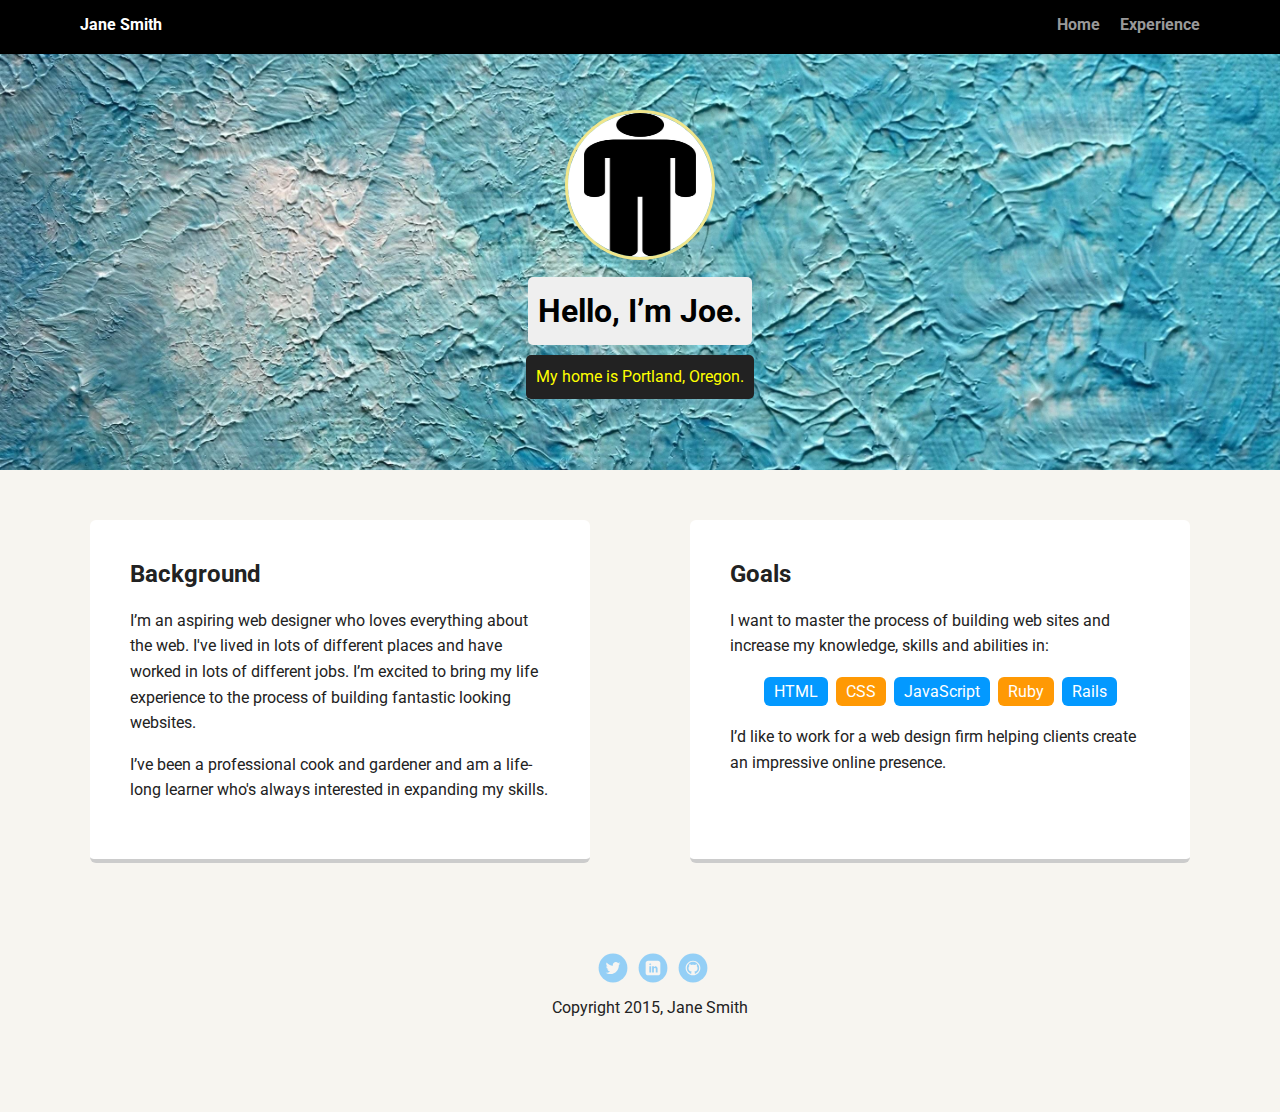
==== portfolio_update_v1/index.html @ ba8b7a91 "Replaced profile pic" ====
<!doctype html>
<html lang="en">
<head>
  <meta charset="utf-8">
  <title>Joseph Yannuzzi's Profile</title>
  <meta name="viewport" content="width=device-width, initial-scale=1.0">
  <link rel="stylesheet" href="styles.css">
  <link href="https://fonts.googleapis.com/css?family=Muli%7CRoboto:400,300,500,700,900" rel="stylesheet"></head>
  <body>

    <div class="main-nav">
        <ul class="nav">
          <li class="name">Jane Smith</li>
          <li><a href="#">Home</a></li>
          <li><a href="#">Experience</a></li>
        </ul>
    </div>

    <header>
      <img src="images/profile-pic.jpg" alt="Drawing of Jane Smith" class="profile-image">
      <h1 class="tag name">Hello, I’m Joe.</h1>
      <p class="tag location">My home is Portland, Oregon.</p>
    </header>

    <main class="flex">
      <div class="card">
        <h2>Background</h2>
        <p>I’m an aspiring web designer who loves everything about the web. I've lived in lots of different places and have worked in lots of different jobs. I’m excited to bring my life experience to the process of building fantastic looking websites.</p>
        <p>I’ve been a professional cook and gardener and am a life-long learner who's always interested in expanding my skills.</p>
      </div>

      <div class="card">
        <h2>Goals</h2>
        <p>I want to master the process of building web sites and increase my knowledge, skills and abilities in:</p>
        <ul class="skills">
          <li>HTML</li>
          <li>CSS</li>
          <li>JavaScript</li>
          <li>Ruby</li>
          <li>Rails</li>
        </ul>
        <p>I’d like to work for a web design firm helping clients create an impressive online presence.</p>
      </div>

    </main>
    <footer>
      <ul>
        <li><a href="#" class="social twitter">Twitter</a></li>
        <li><a href="#" class="social linkedin">LinkedIn</a></li>
        <li><a href="#" class="social github">Github</a></li>
      </ul>
      <p class="copyright">Copyright 2015, Jane Smith</p>
    </footer>
  </body>
  </html>
---- portfolio_update_v1/styles.css ----
/* Global Layout Set-up */
* {
  box-sizing: border-box;
}

body {
  margin: 0;
  padding: 0;
  text-align: center;
  font-family: 'Roboto', sans-serif;
  color: #222;
  background: #f7f5f0;
}
/* Link Styles */

a {
  text-decoration: none;
  color: #999;
}
a:hover {
  color: #6633ff;
}

/* Section Styles */

.main-nav {
  width: 100%;
  background: black;
  min-height: 30px;
  padding: 10px;
  position: fixed;
  text-align: center;
}
.nav {
  display: flex;
  justify-content: space-around;
  font-weight: 700;
  list-style-type: none;
  margin: 0 auto;
  padding: 0;
}

.nav .name {
    display: block;
    margin-right: auto;
    color: white;
}
.nav li {
  padding: 5px 10px 10px 10px;
}
.nav a {
  transition: all .5s;
}
.nav a:hover {
  color: white
}

header {
  text-align: center;
  background: url('images/background-pic.jpg') no-repeat top center ;
  /* Background picture sourced from http://sfwallpaper.com/categories/blue-textured-wallpaper.html*/
  background-size: cover;
  overflow: hidden;
  padding-top: 60px;
}
header {
  line-height: 1.5;
}
header .profile-image {
  margin-top: 50px;
  width: 150px;
  height: 150px;
  border-radius: 50%;
  border: 3px solid #F0E68C;
  transition: all .5s;
}
header .profile-image:hover {
  transform: scale(1.2) rotate(5deg);

}
.tag {
  background-color: #efefef;
  color: black;
  padding: 10px;
  border-radius: 5px;
  display: table;
  margin: 10px auto;
}

.location {
  background-color: #222;
  color: yellow;
}
.card {
  margin: 30px;
  padding: 20px 40px 40px;
  max-width: 500px;
  text-align: left;
  background: #fff;
  border-bottom: 4px solid #ccc;
  border-radius: 6px;
  transition: all .5s;
}
.card:hover {
  border-color: #ff99ff;
}

ul.skills {
  padding: 0;
  text-align: center;
}

.skills li {
  border-radius: 6px;
  display: inline-block;
  background: #ff9904;
  color: white;
  padding: 5px 10px;
  margin: 2px;
}

.skills li:nth-child(odd) {
  background: #0399ff;
}

footer {
  width: 100%;
  min-height: 30px;
  padding: 20px 0 40px 20px;
}

footer .copyright {
  top: -8px;
  font-size: .75em;
}

footer ul {
  list-style-type: none;
  margin: 0;
  padding: 0;
}

footer ul li {
  display: inline-block;
}

a.social {
  display: inline-block;
  text-indent: -9999px;
  margin-left: 5px;
  width: 30px;
  height: 30px;
  background-size: 30px 30px;
  opacity: .4;
  transition: all .5s;
}
a.twitter {
  background-image: url(images/twitter.svg);
}
a.linkedin {
  background-image: url(images/linkedin.svg);
}
a.github {
  background-image: url(images/github.svg);
}
a.social:hover {
  opacity: 1;
}
.clearfix {
  clear: both;
}

/* Styles for larger screens */
@media screen and (min-width: 720px) {

  .flex {
      display: -ms-flexbox;      /* TWEENER - IE 10 */
      display: flex;
      max-width: 1200px;
      -ms-flex-pack: distribute;
      justify-content: space-around;
      margin: 0 auto;
  }

  header {
    min-height: 470px;
  }

  .nav {
    max-width: 1200px;
    padding: 0 30px;
  }


  main {
    padding-top: 20px;
  }

  main p {
    line-height: 1.6em;
  }

  footer {
    font-size: 1.3em;
    max-width: 1200px;
    margin: 40px auto;
  }

}
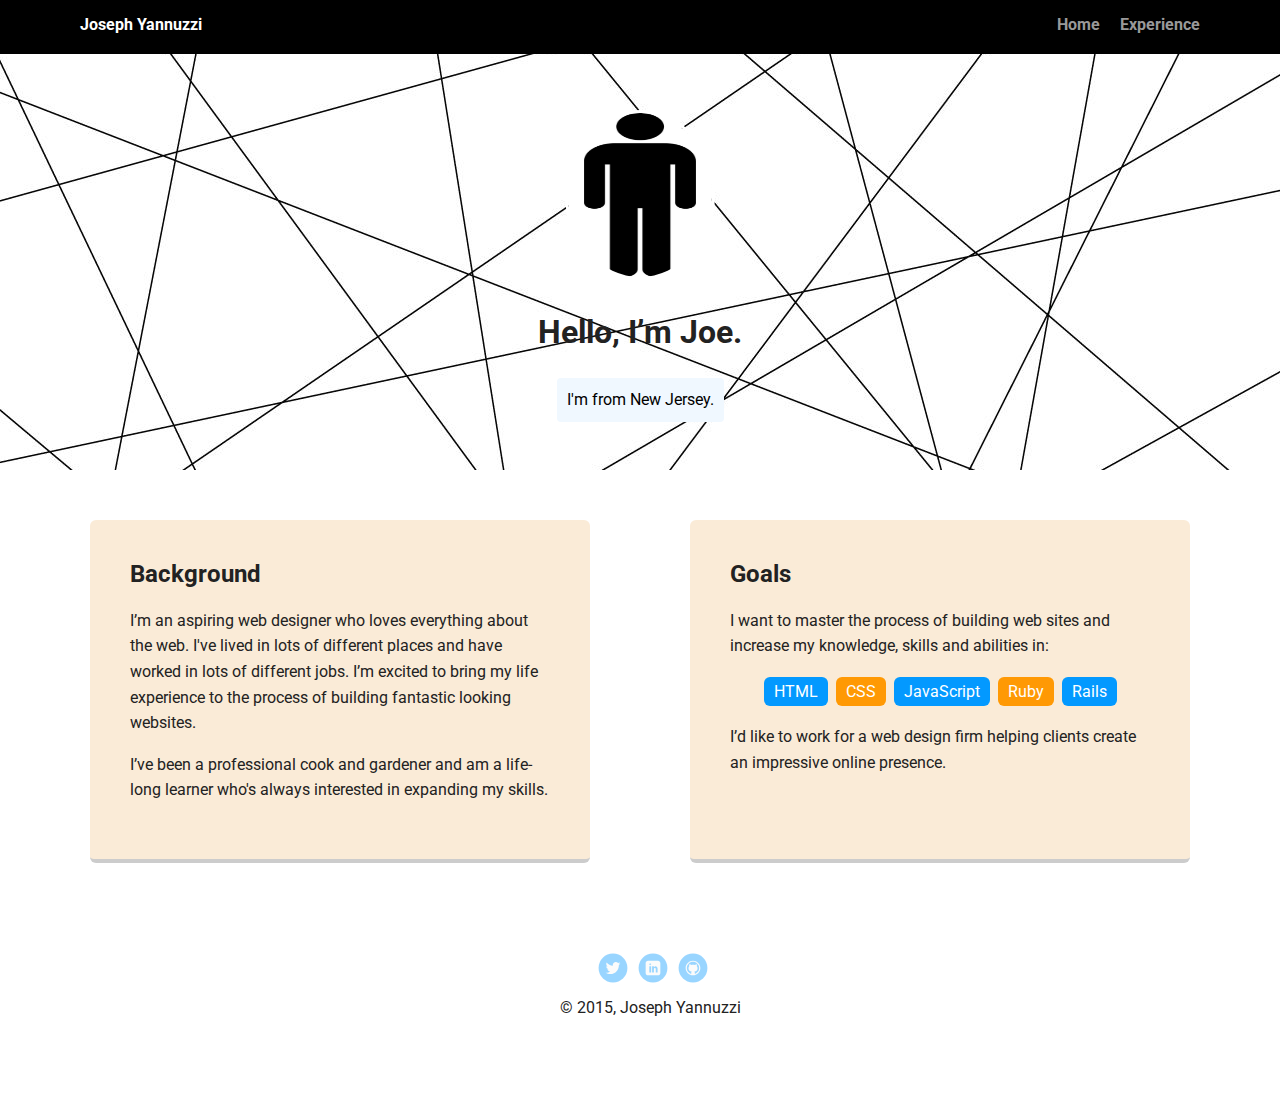
==== commit debca7b3: "Added new background photo and made color changes" ====
--- a/portfolio_update_v1/index.html
+++ b/portfolio_update_v1/index.html
@@ -10,16 +10,16 @@
 
     <div class="main-nav">
         <ul class="nav">
-          <li class="name">Jane Smith</li>
+          <li class="name">Joseph Yannuzzi</li>
           <li><a href="#">Home</a></li>
           <li><a href="#">Experience</a></li>
         </ul>
     </div>
 
     <header>
-      <img src="images/profile-pic.jpg" alt="Drawing of Jane Smith" class="profile-image">
-      <h1 class="tag name">Hello, I’m Joe.</h1>
-      <p class="tag location">My home is Portland, Oregon.</p>
+      <img src="images/profile-pic.jpg" alt="Drawing of Jane Smith" class="profile-image"><!-- profile-pic sourced at https://www.google.com/url?sa=i&source=images&cd=&cad=rja&uact=8&ved=2ahUKEwjB177ctp3hAhVSJt8KHSqyD-IQjRx6BAgBEAU&url=https%3A%2F%2Fpixabay.com%2Fimages%2Fsearch%2Frestroom%2F&psig=AOvVaw2xssrz6fo4aymb0iAtl4LH&ust=1553607930997740-->
+      <h1 class="hello">Hello, I’m Joe.</h1>
+      <p class="tag location">I'm from New Jersey.</p>
     </header>
 
     <main class="flex">
@@ -49,7 +49,7 @@
         <li><a href="#" class="social linkedin">LinkedIn</a></li>
         <li><a href="#" class="social github">Github</a></li>
       </ul>
-      <p class="copyright">Copyright 2015, Jane Smith</p>
+      <p class="copyright">&copy; 2015, Joseph Yannuzzi</p>
     </footer>
   </body>
   </html>
--- a/portfolio_update_v1/styles.css
+++ b/portfolio_update_v1/styles.css
@@ -9,7 +9,7 @@
   text-align: center;
   font-family: 'Roboto', sans-serif;
   color: #222;
-  background: #f7f5f0;
+  background:	white;
 }
 /* Link Styles */
 
@@ -58,7 +58,7 @@
 header {
   text-align: center;
   background: url('images/background-pic.jpg') no-repeat top center ;
-  /* Background picture sourced from http://sfwallpaper.com/categories/blue-textured-wallpaper.html*/
+  /* Background picture sourced from https://www.google.com/url?sa=i&source=images&cd=&cad=rja&uact=8&ved=2ahUKEwjPtp6Jup3hAhWHdd8KHUFlAOkQjRx6BAgBEAU&url=https%3A%2F%2Fwww.pinterest.com%2Fpin%2F168181367309684979%2F&psig=AOvVaw255lXdyeyU8unLbBf5Y4ik&ust=1553608835551366*/
   background-size: cover;
   overflow: hidden;
   padding-top: 60px;
@@ -69,9 +69,9 @@
 header .profile-image {
   margin-top: 50px;
   width: 150px;
-  height: 150px;
+  height: 170px;
   border-radius: 50%;
-  border: 3px solid #F0E68C;
+  border: 3px solid white;
   transition: all .5s;
 }
 header .profile-image:hover {
@@ -82,21 +82,25 @@
   background-color: #efefef;
   color: black;
   padding: 10px;
-  border-radius: 5px;
+  border-radius: 4px;
   display: table;
   margin: 10px auto;
 }
 
+.tag hello {
+  background-color: white;
+}
+
 .location {
-  background-color: #222;
-  color: yellow;
+  background-color: #F0F8FF;
+  color: black;
 }
 .card {
   margin: 30px;
   padding: 20px 40px 40px;
   max-width: 500px;
   text-align: left;
-  background: #fff;
+  background: #FAEBD7;
   border-bottom: 4px solid #ccc;
   border-radius: 6px;
   transition: all .5s;
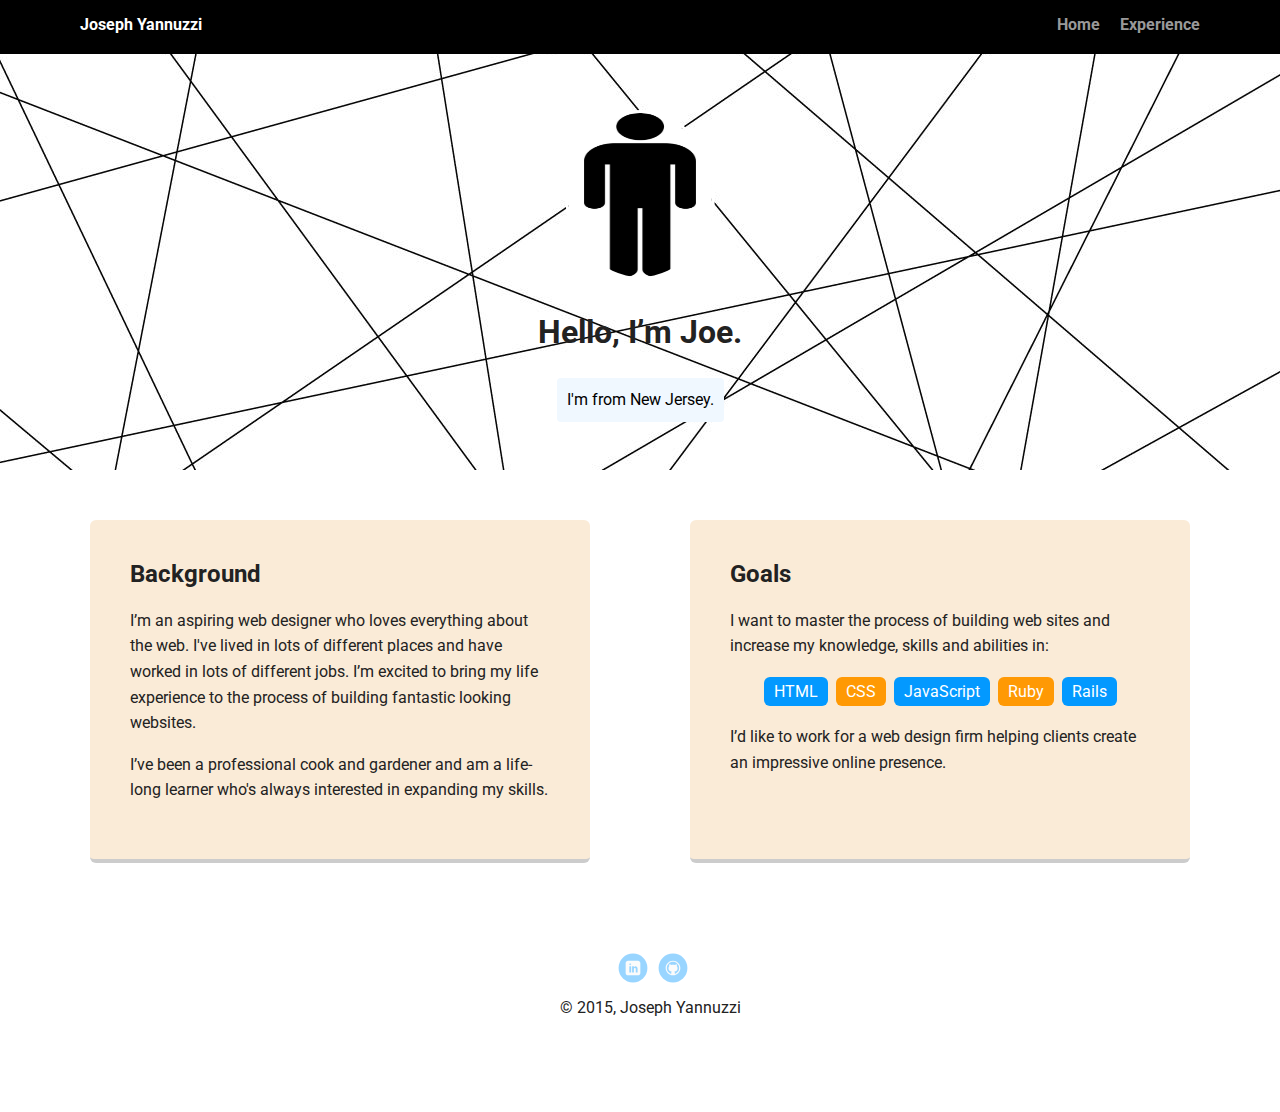
==== commit 7224a28f: "Chnaged profile-img file name. Added links for social media" ====
--- a/portfolio_update_v1/index.html
+++ b/portfolio_update_v1/index.html
@@ -17,7 +17,7 @@
     </div>
 
     <header>
-      <img src="images/profile-pic.jpg" alt="Drawing of Jane Smith" class="profile-image"><!-- profile-pic sourced at https://www.google.com/url?sa=i&source=images&cd=&cad=rja&uact=8&ved=2ahUKEwjB177ctp3hAhVSJt8KHSqyD-IQjRx6BAgBEAU&url=https%3A%2F%2Fpixabay.com%2Fimages%2Fsearch%2Frestroom%2F&psig=AOvVaw2xssrz6fo4aymb0iAtl4LH&ust=1553607930997740-->
+      <img src="images/profile-image.jpg" alt="Mens restroom logo" class="profile-image"><!-- profile-pic sourced at https://www.google.com/url?sa=i&source=images&cd=&cad=rja&uact=8&ved=2ahUKEwjB177ctp3hAhVSJt8KHSqyD-IQjRx6BAgBEAU&url=https%3A%2F%2Fpixabay.com%2Fimages%2Fsearch%2Frestroom%2F&psig=AOvVaw2xssrz6fo4aymb0iAtl4LH&ust=1553607930997740-->
       <h1 class="hello">Hello, I’m Joe.</h1>
       <p class="tag location">I'm from New Jersey.</p>
     </header>
@@ -45,9 +45,8 @@
     </main>
     <footer>
       <ul>
-        <li><a href="#" class="social twitter">Twitter</a></li>
-        <li><a href="#" class="social linkedin">LinkedIn</a></li>
-        <li><a href="#" class="social github">Github</a></li>
+        <li><a href="https://www.linkedin.com/in/joseph-yannuzzi-50928a179" target="_blank" class="social linkedin">LinkedIn</a></li>
+        <li><a href="https://github.com/josephryannuzzi" target="_blank" class="social github">Github</a></li>
       </ul>
       <p class="copyright">&copy; 2015, Joseph Yannuzzi</p>
     </footer>
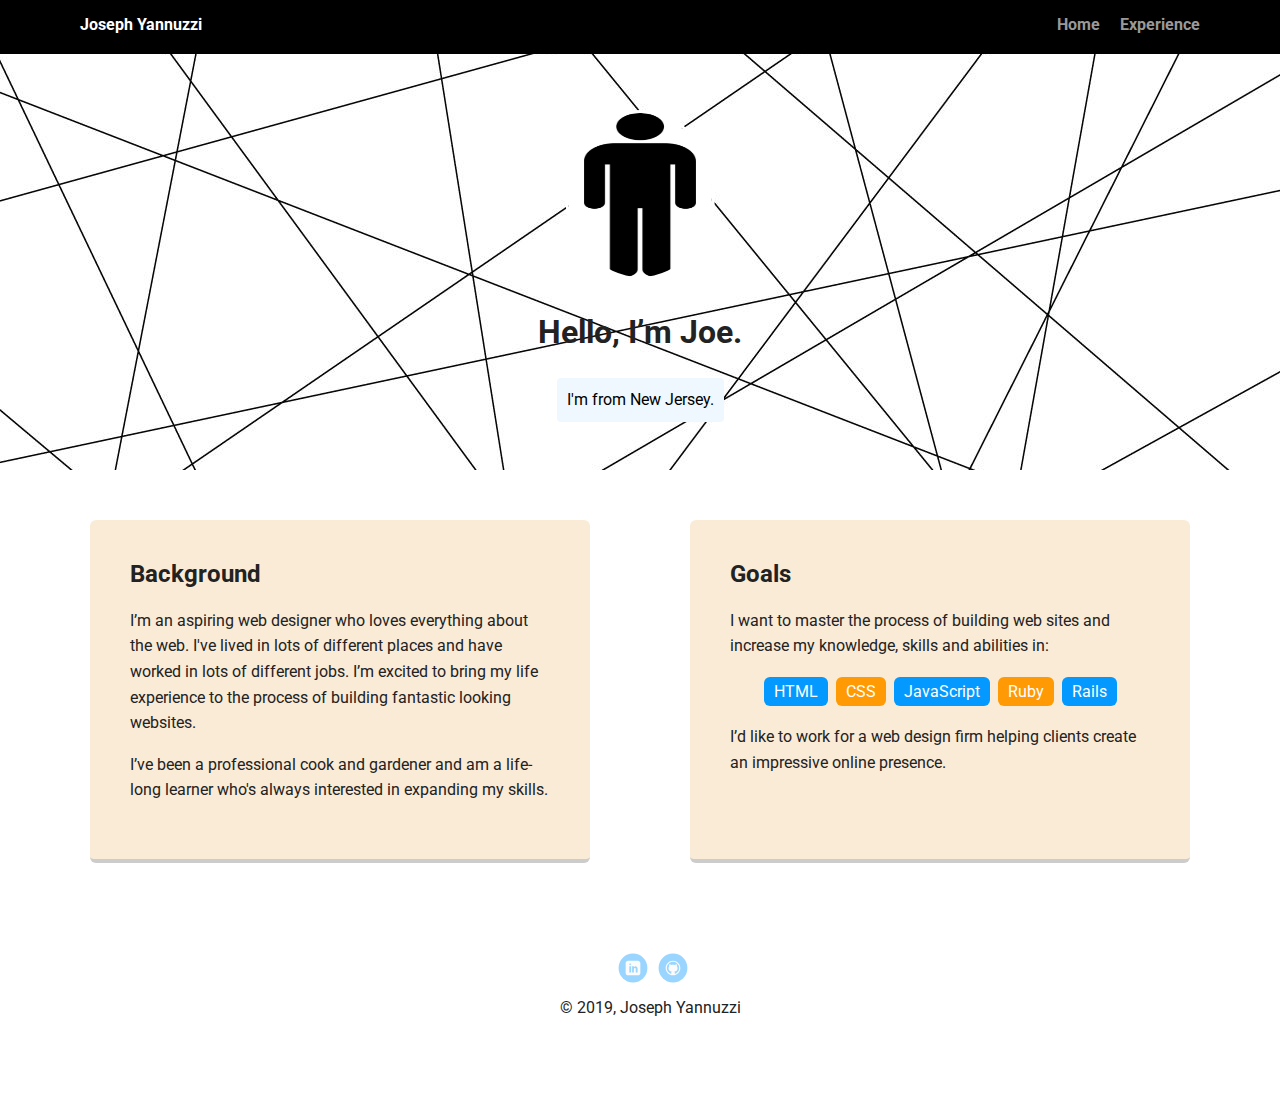
==== commit f7246ef0: "Added home line, made copyright current" ====
--- a/portfolio_update_v1/index.html
+++ b/portfolio_update_v1/index.html
@@ -11,7 +11,7 @@
     <div class="main-nav">
         <ul class="nav">
           <li class="name">Joseph Yannuzzi</li>
-          <li><a href="#">Home</a></li>
+          <li><a href="index.html">Home</a></li>
           <li><a href="#">Experience</a></li>
         </ul>
     </div>
@@ -48,7 +48,7 @@
         <li><a href="https://www.linkedin.com/in/joseph-yannuzzi-50928a179" target="_blank" class="social linkedin">LinkedIn</a></li>
         <li><a href="https://github.com/josephryannuzzi" target="_blank" class="social github">Github</a></li>
       </ul>
-      <p class="copyright">&copy; 2015, Joseph Yannuzzi</p>
+      <p class="copyright">&copy; 2019, Joseph Yannuzzi</p>
     </footer>
   </body>
   </html>
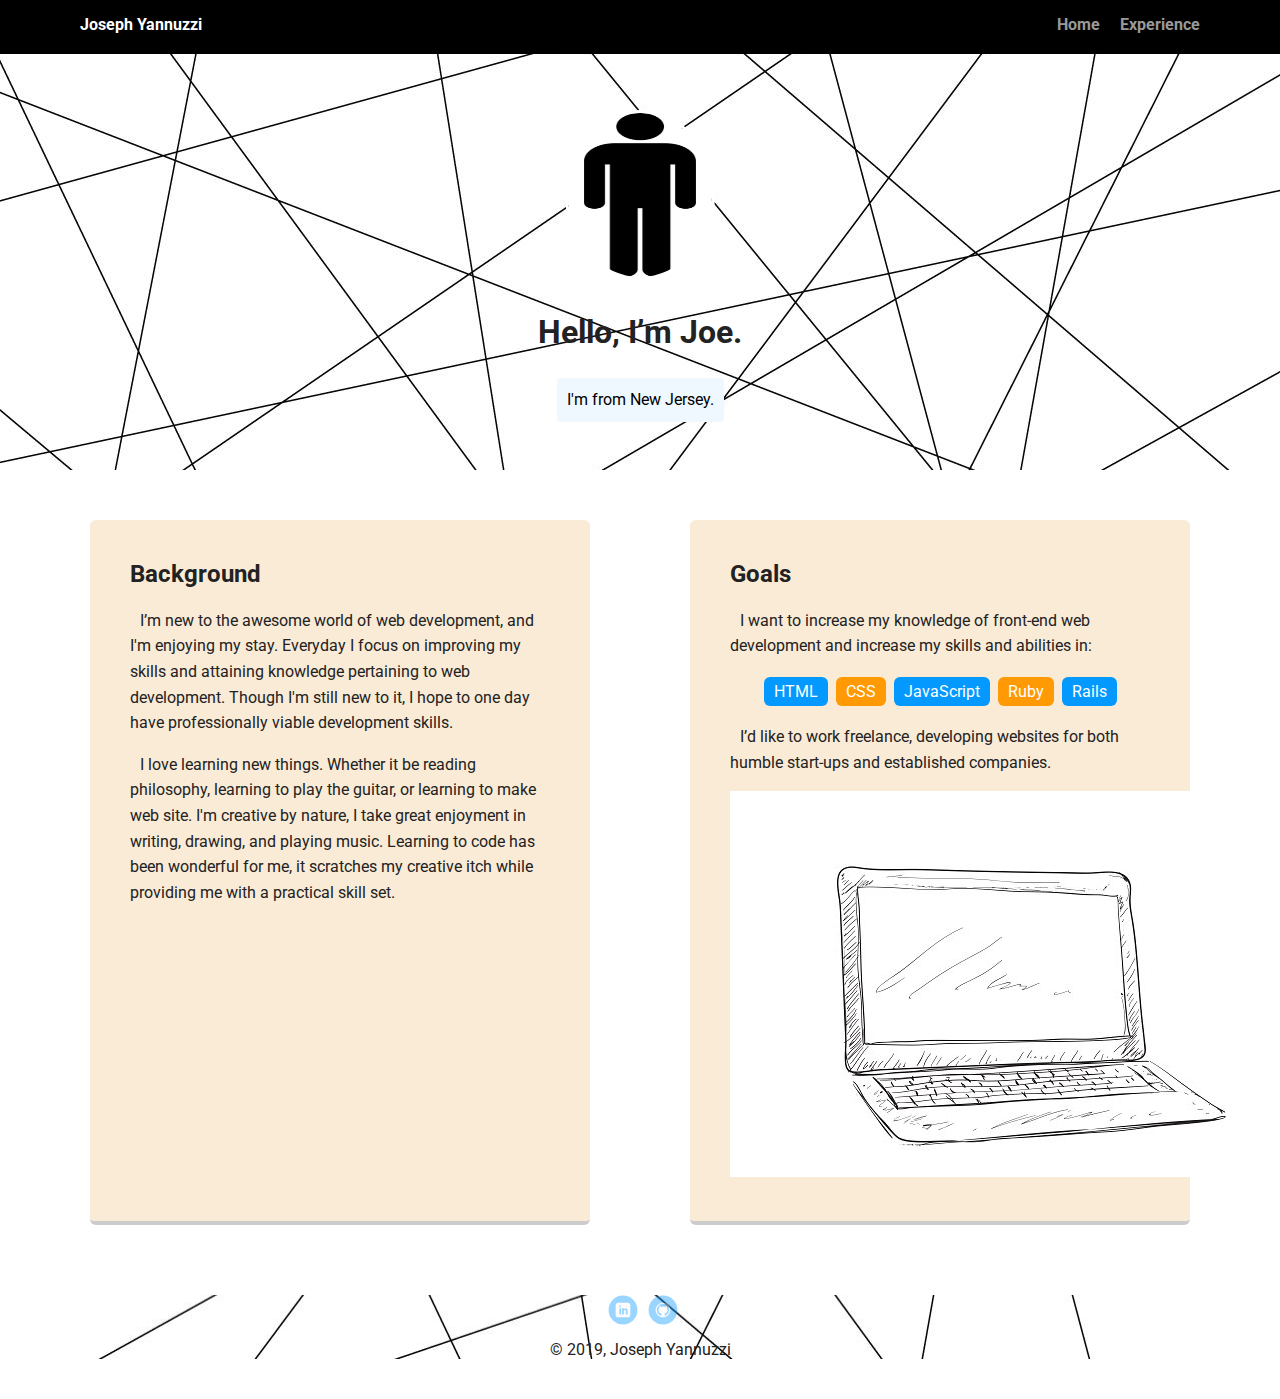
==== commit 3a39f0f0: "Many changes" ====
--- a/portfolio_update_v1/index.html
+++ b/portfolio_update_v1/index.html
@@ -12,11 +12,11 @@
         <ul class="nav">
           <li class="name">Joseph Yannuzzi</li>
           <li><a href="index.html">Home</a></li>
-          <li><a href="#">Experience</a></li>
+          <li><a href="experience.html">Experience</a></li>
         </ul>
     </div>
 
-    <header>
+    <header class="header-one">
       <img src="images/profile-image.jpg" alt="Mens restroom logo" class="profile-image"><!-- profile-pic sourced at https://www.google.com/url?sa=i&source=images&cd=&cad=rja&uact=8&ved=2ahUKEwjB177ctp3hAhVSJt8KHSqyD-IQjRx6BAgBEAU&url=https%3A%2F%2Fpixabay.com%2Fimages%2Fsearch%2Frestroom%2F&psig=AOvVaw2xssrz6fo4aymb0iAtl4LH&ust=1553607930997740-->
       <h1 class="hello">Hello, I’m Joe.</h1>
       <p class="tag location">I'm from New Jersey.</p>
@@ -25,13 +25,13 @@
     <main class="flex">
       <div class="card">
         <h2>Background</h2>
-        <p>I’m an aspiring web designer who loves everything about the web. I've lived in lots of different places and have worked in lots of different jobs. I’m excited to bring my life experience to the process of building fantastic looking websites.</p>
-        <p>I’ve been a professional cook and gardener and am a life-long learner who's always interested in expanding my skills.</p>
+        <p>I’m new to the awesome world of web development, and I'm enjoying my stay. Everyday I focus on improving my skills and attaining knowledge pertaining to web development. Though I'm still new to it, I hope to one day have professionally viable development skills.  </p>
+        <p>I love learning new things. Whether it be reading philosophy, learning to play the guitar, or learning to make web site. I'm creative by nature, I take great enjoyment in writing, drawing, and playing music. Learning to code has been wonderful for me, it scratches my creative itch while providing me with a practical skill set. </p>
       </div>
 
       <div class="card">
         <h2>Goals</h2>
-        <p>I want to master the process of building web sites and increase my knowledge, skills and abilities in:</p>
+        <p>I want to increase my knowledge of front-end web development and increase my skills and abilities in:</p>
         <ul class="skills">
           <li>HTML</li>
           <li>CSS</li>
@@ -39,7 +39,8 @@
           <li>Ruby</li>
           <li>Rails</li>
         </ul>
-        <p>I’d like to work for a web design firm helping clients create an impressive online presence.</p>
+        <p>I’d like to work freelance, developing websites for both humble start-ups and established companies. </p>
+        <img class="computer" src="images/comp-draw.jpg" alt="computer drawing">
       </div>
 
     </main>
--- a/portfolio_update_v1/styles.css
+++ b/portfolio_update_v1/styles.css
@@ -47,6 +47,7 @@
 }
 .nav li {
   padding: 5px 10px 10px 10px;
+  color: #FAEBD7;
 }
 .nav a {
   transition: all .5s;
@@ -55,7 +56,7 @@
   color: white
 }
 
-header {
+.header-one {
   text-align: center;
   background: url('images/background-pic.jpg') no-repeat top center ;
   /* Background picture sourced from https://www.google.com/url?sa=i&source=images&cd=&cad=rja&uact=8&ved=2ahUKEwjPtp6Jup3hAhWHdd8KHUFlAOkQjRx6BAgBEAU&url=https%3A%2F%2Fwww.pinterest.com%2Fpin%2F168181367309684979%2F&psig=AOvVaw255lXdyeyU8unLbBf5Y4ik&ust=1553608835551366*/
@@ -63,7 +64,7 @@
   overflow: hidden;
   padding-top: 60px;
 }
-header {
+.header-one {
   line-height: 1.5;
 }
 header .profile-image {
@@ -74,8 +75,10 @@
   border: 3px solid white;
   transition: all .5s;
 }
-header .profile-image:hover {
-  transform: scale(1.2) rotate(5deg);
+.header-one .profile-image:hover {
+  /*transform: scale(1.4) rotate(360deg);*/
+  transition: width 4s;
+  width: 200px;
 
 }
 .tag {
@@ -105,6 +108,10 @@
   border-radius: 6px;
   transition: all .5s;
 }
+
+.card p{
+  text-indent: 10px;
+}
 .card:hover {
   border-color: #ff99ff;
 }
@@ -128,9 +135,7 @@
 }
 
 footer {
-  width: 100%;
-  min-height: 30px;
-  padding: 20px 0 40px 20px;
+    background: url('images/background-pic.jpg') no-repeat bottom ;
 }
 
 footer .copyright {
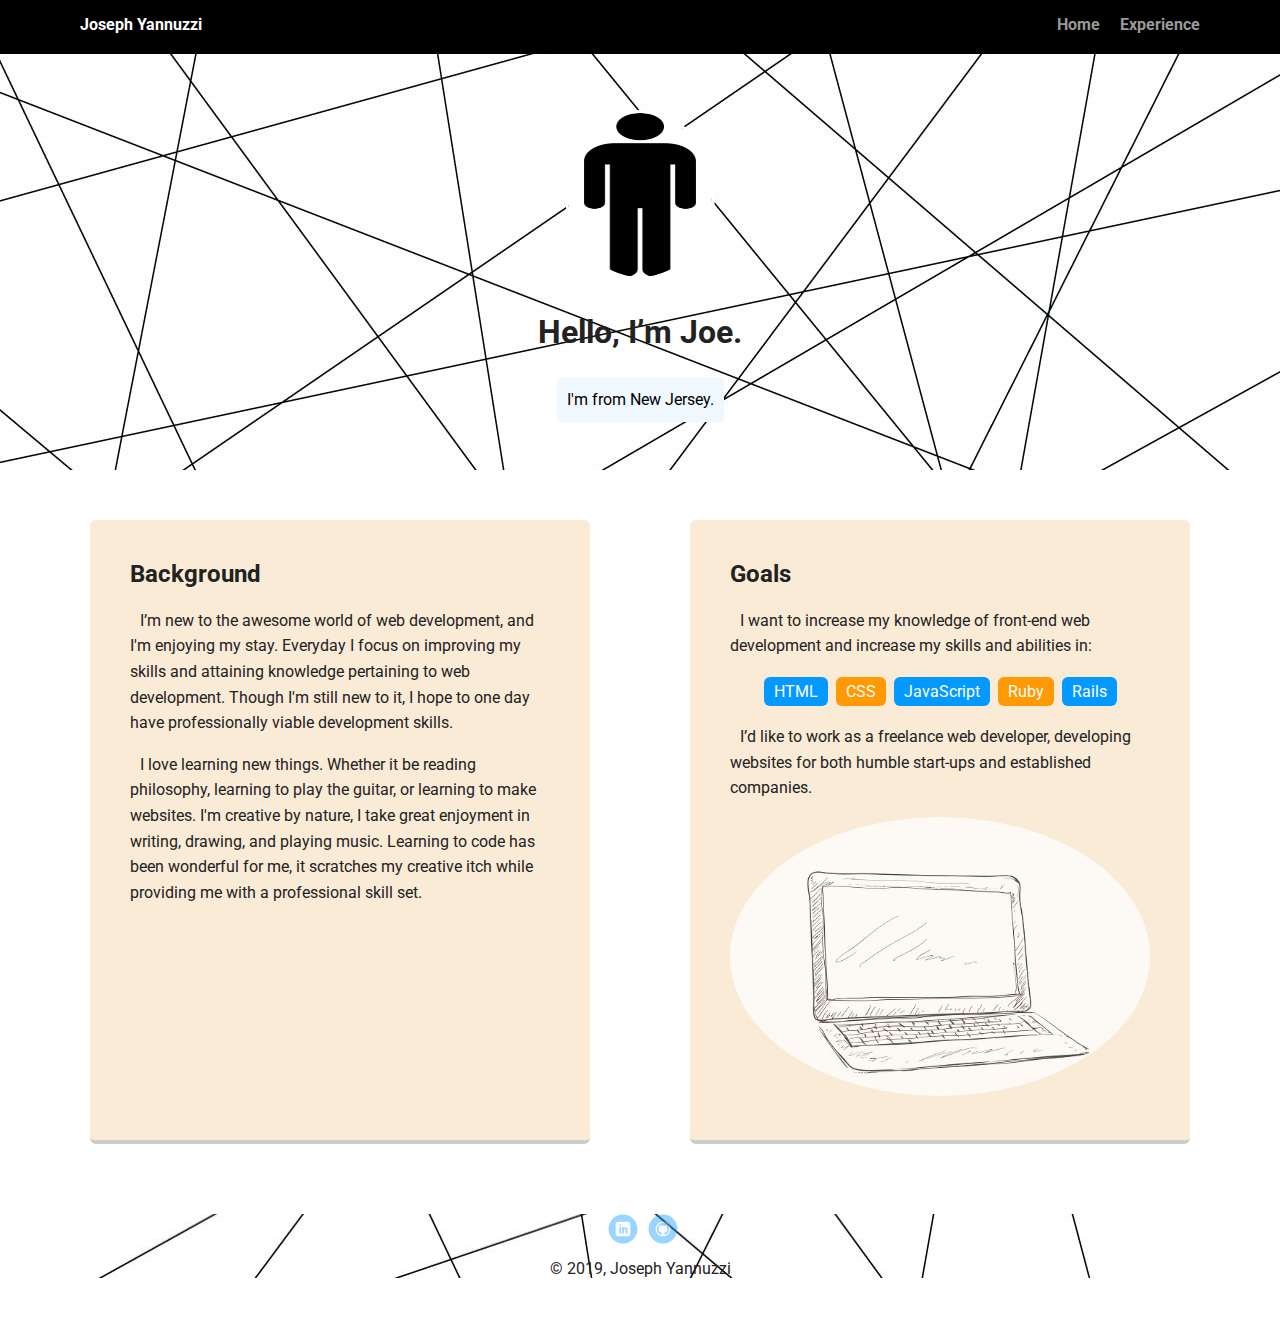
==== commit ef3fe0da: "Few changes" ====
--- a/portfolio_update_v1/index.html
+++ b/portfolio_update_v1/index.html
@@ -26,7 +26,7 @@
       <div class="card">
         <h2>Background</h2>
         <p>I’m new to the awesome world of web development, and I'm enjoying my stay. Everyday I focus on improving my skills and attaining knowledge pertaining to web development. Though I'm still new to it, I hope to one day have professionally viable development skills.  </p>
-        <p>I love learning new things. Whether it be reading philosophy, learning to play the guitar, or learning to make web site. I'm creative by nature, I take great enjoyment in writing, drawing, and playing music. Learning to code has been wonderful for me, it scratches my creative itch while providing me with a practical skill set. </p>
+        <p>I love learning new things. Whether it be reading philosophy, learning to play the guitar, or learning to make websites. I'm creative by nature, I take great enjoyment in writing, drawing, and playing music. Learning to code has been wonderful for me, it scratches my creative itch while providing me with a professional skill set. </p>
       </div>
 
       <div class="card">
@@ -39,7 +39,7 @@
           <li>Ruby</li>
           <li>Rails</li>
         </ul>
-        <p>I’d like to work freelance, developing websites for both humble start-ups and established companies. </p>
+        <p>I’d like to work as a freelance web developer, developing websites for both humble start-ups and established companies. </p>
         <img class="computer" src="images/comp-draw.jpg" alt="computer drawing">
       </div>
 
--- a/portfolio_update_v1/styles.css
+++ b/portfolio_update_v1/styles.css
@@ -134,6 +134,13 @@
   background: #0399ff;
 }
 
+.computer {
+  max-width: 100%;
+  height: auto;
+  border-radius: 50%;
+  opacity: 0.75;
+}
+
 footer {
     background: url('images/background-pic.jpg') no-repeat bottom ;
 }
@@ -179,10 +186,44 @@
   clear: both;
 }
 
-/* Styles for larger screens */
-@media screen and (min-width: 720px) {
-
-  .flex {
+/*experience.html*/
+.header-two {
+  text-align: center;
+  background: url('images/background-pic.jpg') no-repeat top center ;
+  /* Background picture sourced from https://www.google.com/url?sa=i&source=images&cd=&cad=rja&uact=8&ved=2ahUKEwjPtp6Jup3hAhWHdd8KHUFlAOkQjRx6BAgBEAU&url=https%3A%2F%2Fwww.pinterest.com%2Fpin%2F168181367309684979%2F&psig=AOvVaw255lXdyeyU8unLbBf5Y4ik&ust=1553608835551366*/
+  background-size: cover;
+  overflow: hidden;
+  padding-top: 60px;
+}
+
+.header-two {
+  line-height: 1.5;
+}
+
+header .profile-image {
+  margin-top: 50px;
+  width: 150px;
+  height: 170px;
+  border-radius: 50%;
+  border: 3px solid white;
+  transition: all .5s;
+}
+
+.header-two .profile-image:hover {
+  /*transform: scale(1.4) rotate(360deg);*/
+  transition: width 4s;
+  width: 200px;
+}
+
+ul .experience {
+  padding: 0;
+  text-align: center;
+  display: inline-block;
+}
+/* Styles for larger screens
+@media screen and (min-width: 720px) {*/
+
+.flex {
       display: -ms-flexbox;      /* TWEENER - IE 10 */
       display: flex;
       max-width: 1200px;
@@ -214,5 +255,3 @@
     max-width: 1200px;
     margin: 40px auto;
   }
-
-}
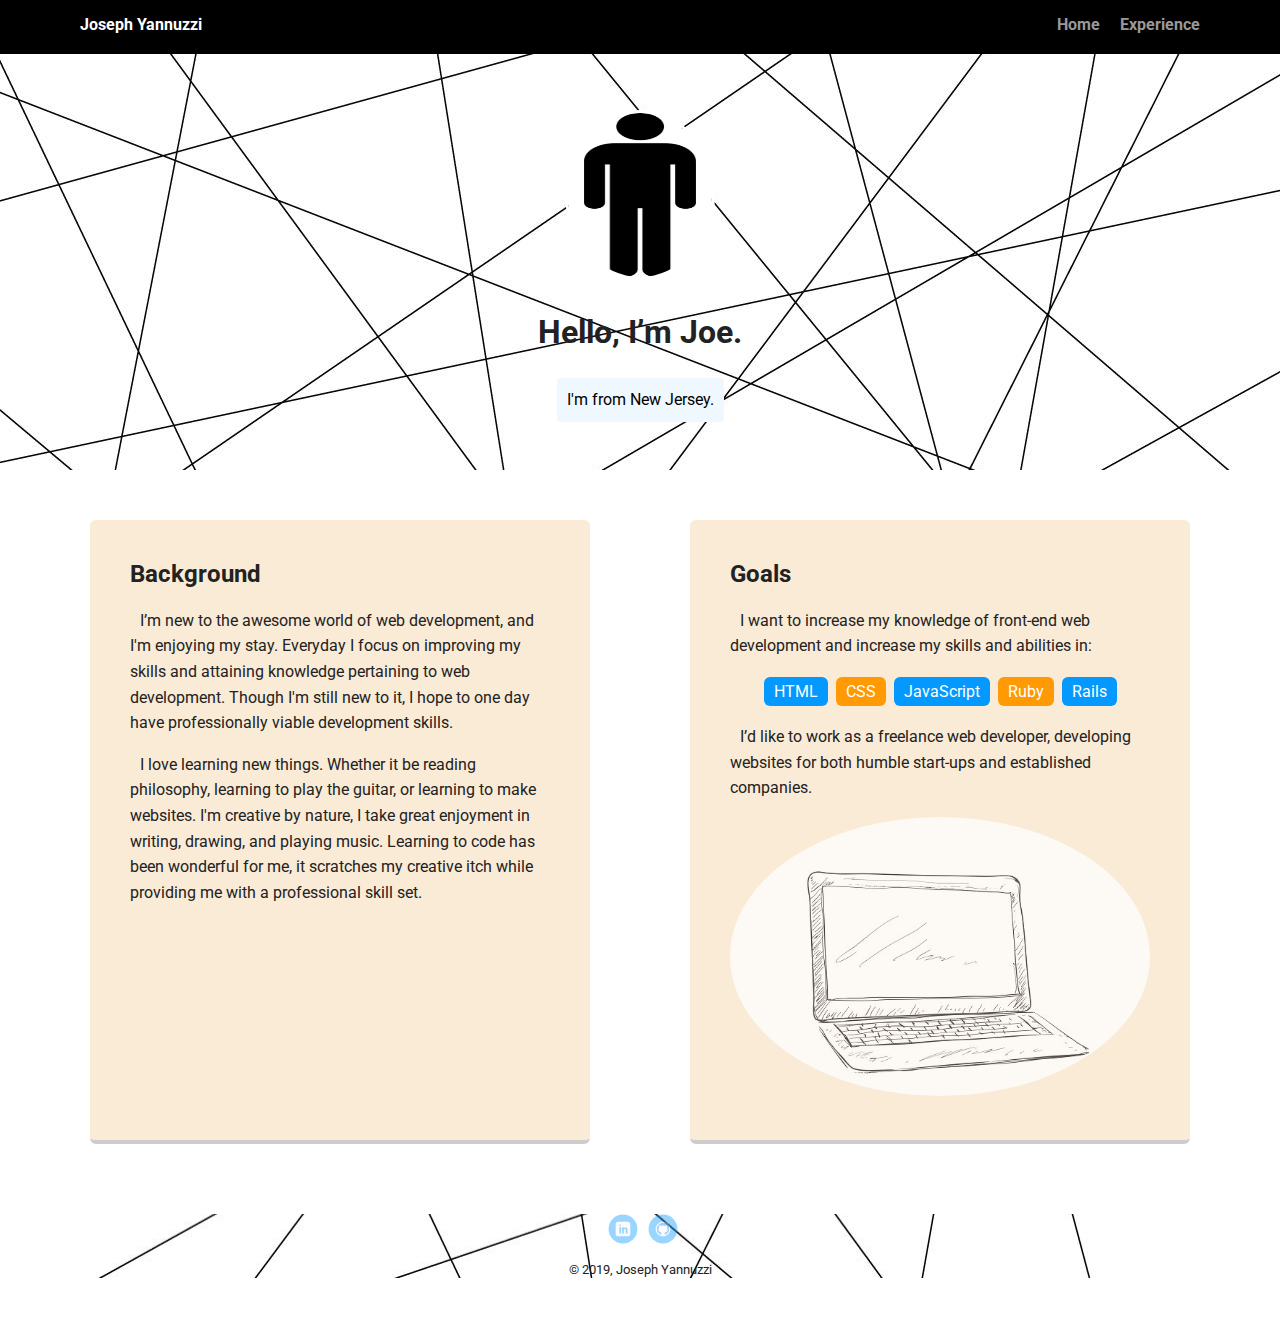
==== commit 8f5b3f38: "Made copyright font small" ====
--- a/portfolio_update_v1/index.html
+++ b/portfolio_update_v1/index.html
@@ -49,7 +49,7 @@
         <li><a href="https://www.linkedin.com/in/joseph-yannuzzi-50928a179" target="_blank" class="social linkedin">LinkedIn</a></li>
         <li><a href="https://github.com/josephryannuzzi" target="_blank" class="social github">Github</a></li>
       </ul>
-      <p class="copyright">&copy; 2019, Joseph Yannuzzi</p>
+      <p class="copyright"><small>&copy; 2019, Joseph Yannuzzi</small></p>
     </footer>
   </body>
   </html>
--- a/portfolio_update_v1/styles.css
+++ b/portfolio_update_v1/styles.css
@@ -219,7 +219,9 @@
   padding: 0;
   text-align: center;
   display: inline-block;
-}
+  width: auto;
+}
+
 /* Styles for larger screens
 @media screen and (min-width: 720px) {*/
 
